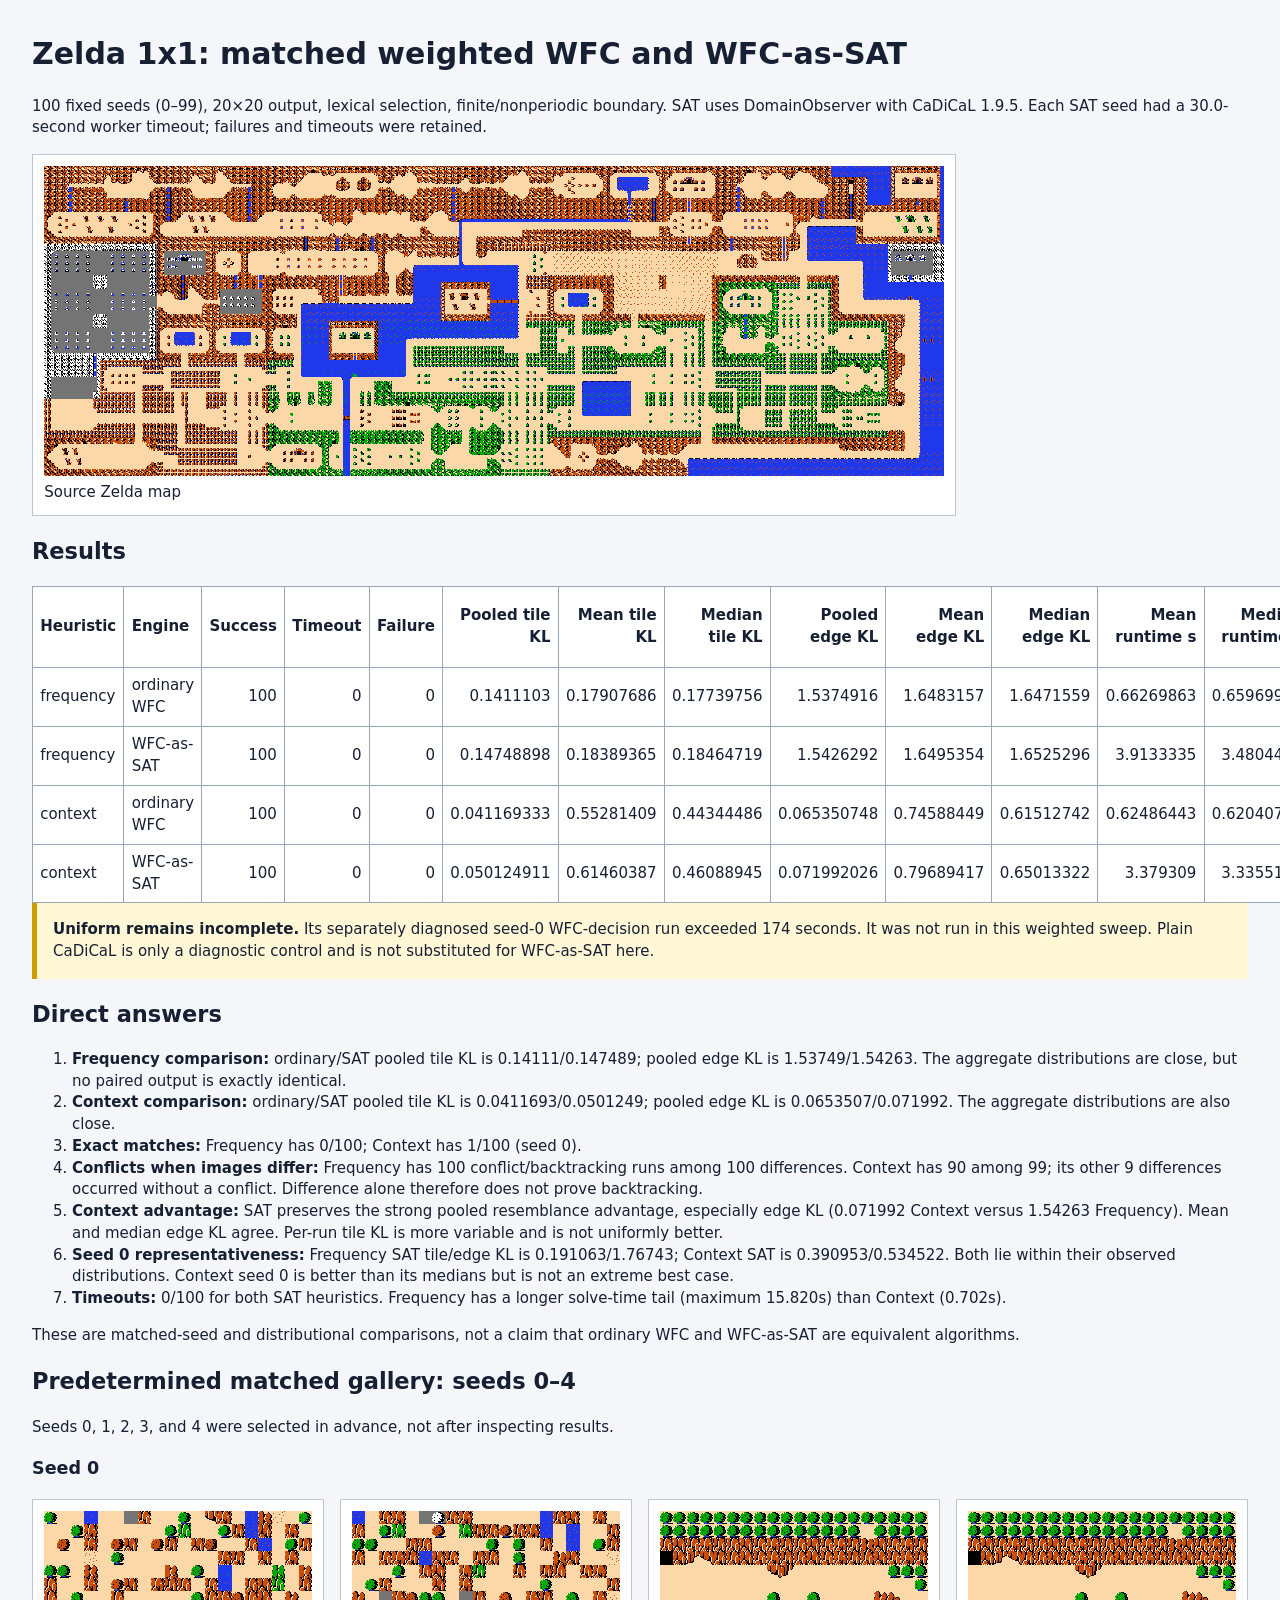
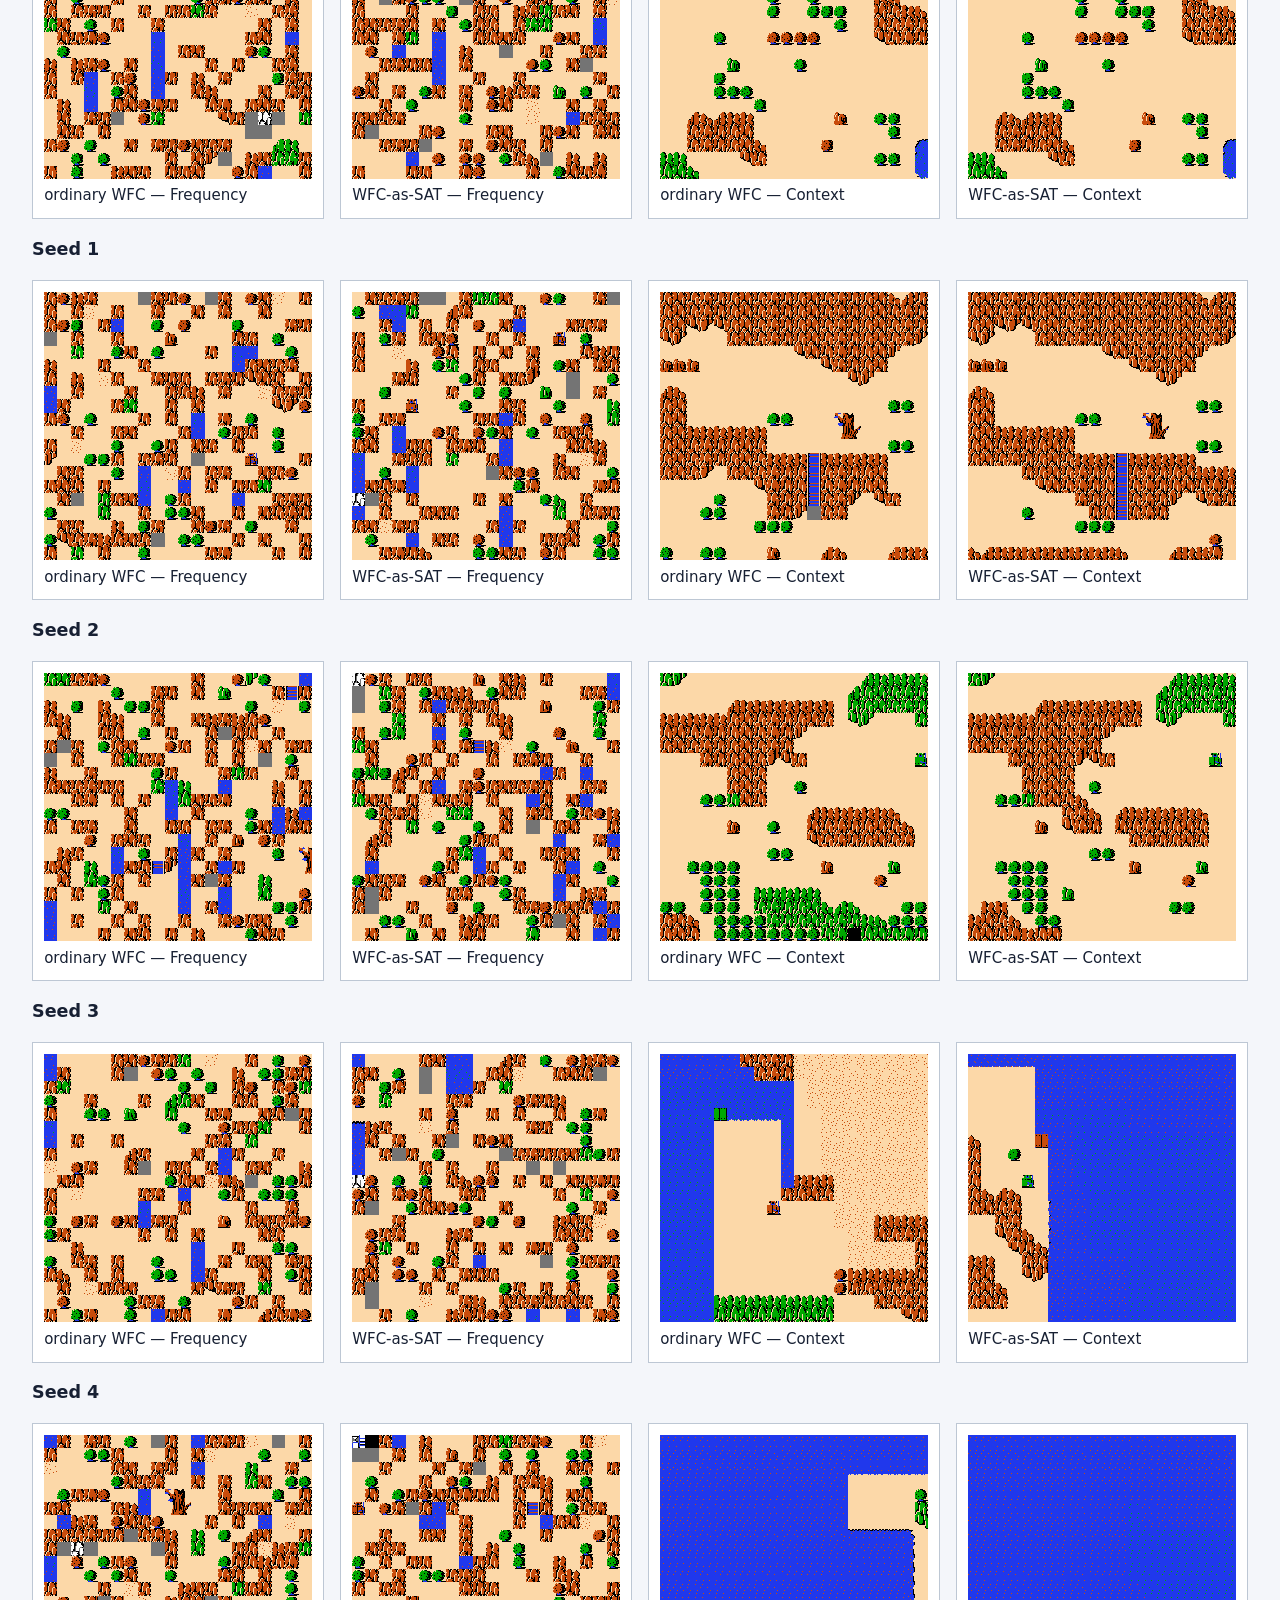
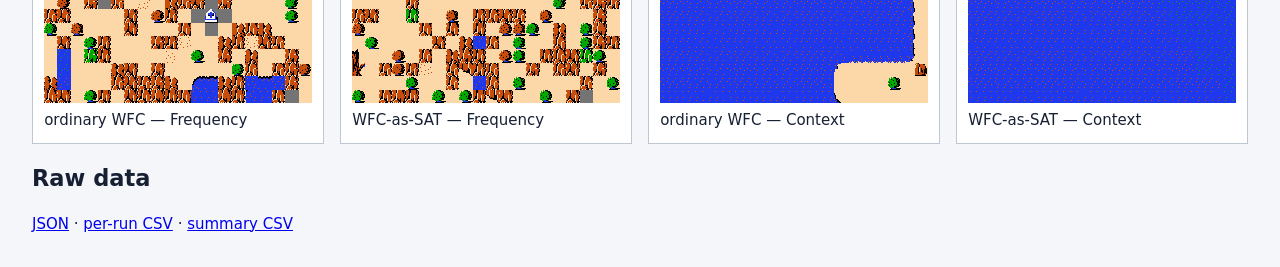
==== context-sensitive-results/detailed-comparison/zelda-1x1-weighted.html @ ddd9ae59 "Add matched Zelda weighted SAT experiment" ====
<!doctype html><html><head><meta charset=utf-8><title>Zelda 1x1 weighted matched experiment</title>
<style>body{font:15px/1.45 system-ui;margin:2rem;color:#172033;background:#f4f6fa}main{max-width:1500px;margin:auto}table{border-collapse:collapse;background:white}th,td{border:1px solid #9aa7b8;padding:.45rem;text-align:right}th:first-child,td:first-child,th:nth-child(2),td:nth-child(2){text-align:left}.gallery{display:grid;grid-template-columns:repeat(4,minmax(220px,1fr));gap:1rem}figure{margin:0;background:white;padding:.7rem;border:1px solid #bdc7d4}img{width:100%;image-rendering:pixelated}.source{max-width:900px}.note{background:#fff7d6;border-left:5px solid #d09b00;padding:1rem}</style></head><body><main>
<h1>Zelda 1x1: matched weighted WFC and WFC-as-SAT</h1><p>100 fixed seeds (0–99), 20×20 output, lexical selection, finite/nonperiodic boundary. SAT uses DomainObserver with CaDiCaL 1.9.5. Each SAT seed had a 30.0-second worker timeout; failures and timeouts were retained.</p>
<figure class=source><img src='images/zelda-1x1-weighted/source.png'><figcaption>Source Zelda map</figcaption></figure>
<h2>Results</h2><table><thead><tr><th>Heuristic</th><th>Engine</th><th>Success</th><th>Timeout</th><th>Failure</th><th>Pooled tile KL</th><th>Mean tile KL</th><th>Median tile KL</th><th>Pooled edge KL</th><th>Mean edge KL</th><th>Median edge KL</th><th>Mean runtime s</th><th>Median runtime s</th><th>Mean conflicts</th><th>Mean decisions</th><th>Mean observer backtracks</th><th>Exact matched images</th></tr></thead><tbody><tr><td>frequency</td><td>ordinary WFC</td><td>100</td><td>0</td><td>0</td><td>0.1411103</td><td>0.17907686</td><td>0.17739756</td><td>1.5374916</td><td>1.6483157</td><td>1.6471559</td><td>0.66269863</td><td>0.65969963</td><td>N/A</td><td>380.98</td><td>0</td><td>0</td></tr><tr><td>frequency</td><td>WFC-as-SAT</td><td>100</td><td>0</td><td>0</td><td>0.14748898</td><td>0.18389365</td><td>0.18464719</td><td>1.5426292</td><td>1.6495354</td><td>1.6525296</td><td>3.9133335</td><td>3.4804414</td><td>553.39</td><td>1650.56</td><td>571.18</td><td>0</td></tr><tr><td>context</td><td>ordinary WFC</td><td>100</td><td>0</td><td>0</td><td>0.041169333</td><td>0.55281409</td><td>0.44344486</td><td>0.065350748</td><td>0.74588449</td><td>0.61512742</td><td>0.62486443</td><td>0.62040763</td><td>N/A</td><td>351.69</td><td>0</td><td>1</td></tr><tr><td>context</td><td>WFC-as-SAT</td><td>100</td><td>0</td><td>0</td><td>0.050124911</td><td>0.61460387</td><td>0.46088945</td><td>0.071992026</td><td>0.79689417</td><td>0.65013322</td><td>3.379309</td><td>3.3355144</td><td>37.3</td><td>422.89</td><td>37.43</td><td>1</td></tr></tbody></table>
<div class=note><b>Uniform remains incomplete.</b> Its separately diagnosed seed-0 WFC-decision run exceeded 174 seconds. It was not run in this weighted sweep. Plain CaDiCaL is only a diagnostic control and is not substituted for WFC-as-SAT here.</div>
<h2>Direct answers</h2><ol>
<li><b>Frequency comparison:</b> ordinary/SAT pooled tile KL is 0.14111/0.147489; pooled edge KL is 1.53749/1.54263. The aggregate distributions are close, but no paired output is exactly identical.</li>
<li><b>Context comparison:</b> ordinary/SAT pooled tile KL is 0.0411693/0.0501249; pooled edge KL is 0.0653507/0.071992. The aggregate distributions are also close.</li>
<li><b>Exact matches:</b> Frequency has 0/100; Context has 1/100 (seed 0).</li>
<li><b>Conflicts when images differ:</b> Frequency has 100 conflict/backtracking runs among 100 differences. Context has 90 among 99; its other 9 differences occurred without a conflict. Difference alone therefore does not prove backtracking.</li>
<li><b>Context advantage:</b> SAT preserves the strong pooled resemblance advantage, especially edge KL (0.071992 Context versus 1.54263 Frequency). Mean and median edge KL agree. Per-run tile KL is more variable and is not uniformly better.</li>
<li><b>Seed 0 representativeness:</b> Frequency SAT tile/edge KL is 0.191063/1.76743; Context SAT is 0.390953/0.534522. Both lie within their observed distributions. Context seed 0 is better than its medians but is not an extreme best case.</li>
<li><b>Timeouts:</b> 0/100 for both SAT heuristics. Frequency has a longer solve-time tail (maximum 15.820s) than Context (0.702s).</li>
</ol><p>These are matched-seed and distributional comparisons, not a claim that ordinary WFC and WFC-as-SAT are equivalent algorithms.</p>
<section><h2>Predetermined matched gallery: seeds 0–4</h2><p>Seeds 0, 1, 2, 3, and 4 were selected in advance, not after inspecting results.</p><h3>Seed 0</h3><div class=gallery><figure><img src='images/zelda-1x1-weighted/seed-0-frequency-ordinary-wfc.png'><figcaption>ordinary WFC — Frequency</figcaption></figure><figure><img src='images/zelda-1x1-weighted/seed-0-frequency-wfc-as-sat.png'><figcaption>WFC-as-SAT — Frequency</figcaption></figure><figure><img src='images/zelda-1x1-weighted/seed-0-context-ordinary-wfc.png'><figcaption>ordinary WFC — Context</figcaption></figure><figure><img src='images/zelda-1x1-weighted/seed-0-context-wfc-as-sat.png'><figcaption>WFC-as-SAT — Context</figcaption></figure></div><h3>Seed 1</h3><div class=gallery><figure><img src='images/zelda-1x1-weighted/seed-1-frequency-ordinary-wfc.png'><figcaption>ordinary WFC — Frequency</figcaption></figure><figure><img src='images/zelda-1x1-weighted/seed-1-frequency-wfc-as-sat.png'><figcaption>WFC-as-SAT — Frequency</figcaption></figure><figure><img src='images/zelda-1x1-weighted/seed-1-context-ordinary-wfc.png'><figcaption>ordinary WFC — Context</figcaption></figure><figure><img src='images/zelda-1x1-weighted/seed-1-context-wfc-as-sat.png'><figcaption>WFC-as-SAT — Context</figcaption></figure></div><h3>Seed 2</h3><div class=gallery><figure><img src='images/zelda-1x1-weighted/seed-2-frequency-ordinary-wfc.png'><figcaption>ordinary WFC — Frequency</figcaption></figure><figure><img src='images/zelda-1x1-weighted/seed-2-frequency-wfc-as-sat.png'><figcaption>WFC-as-SAT — Frequency</figcaption></figure><figure><img src='images/zelda-1x1-weighted/seed-2-context-ordinary-wfc.png'><figcaption>ordinary WFC — Context</figcaption></figure><figure><img src='images/zelda-1x1-weighted/seed-2-context-wfc-as-sat.png'><figcaption>WFC-as-SAT — Context</figcaption></figure></div><h3>Seed 3</h3><div class=gallery><figure><img src='images/zelda-1x1-weighted/seed-3-frequency-ordinary-wfc.png'><figcaption>ordinary WFC — Frequency</figcaption></figure><figure><img src='images/zelda-1x1-weighted/seed-3-frequency-wfc-as-sat.png'><figcaption>WFC-as-SAT — Frequency</figcaption></figure><figure><img src='images/zelda-1x1-weighted/seed-3-context-ordinary-wfc.png'><figcaption>ordinary WFC — Context</figcaption></figure><figure><img src='images/zelda-1x1-weighted/seed-3-context-wfc-as-sat.png'><figcaption>WFC-as-SAT — Context</figcaption></figure></div><h3>Seed 4</h3><div class=gallery><figure><img src='images/zelda-1x1-weighted/seed-4-frequency-ordinary-wfc.png'><figcaption>ordinary WFC — Frequency</figcaption></figure><figure><img src='images/zelda-1x1-weighted/seed-4-frequency-wfc-as-sat.png'><figcaption>WFC-as-SAT — Frequency</figcaption></figure><figure><img src='images/zelda-1x1-weighted/seed-4-context-ordinary-wfc.png'><figcaption>ordinary WFC — Context</figcaption></figure><figure><img src='images/zelda-1x1-weighted/seed-4-context-wfc-as-sat.png'><figcaption>WFC-as-SAT — Context</figcaption></figure></div></section>
<h2>Raw data</h2><p><a href='raw/zelda-1x1-weighted-matched.json'>JSON</a> · <a href='zelda-1x1-weighted-per-run.csv'>per-run CSV</a> · <a href='zelda-1x1-weighted-summary.csv'>summary CSV</a></p>
</main></body></html>
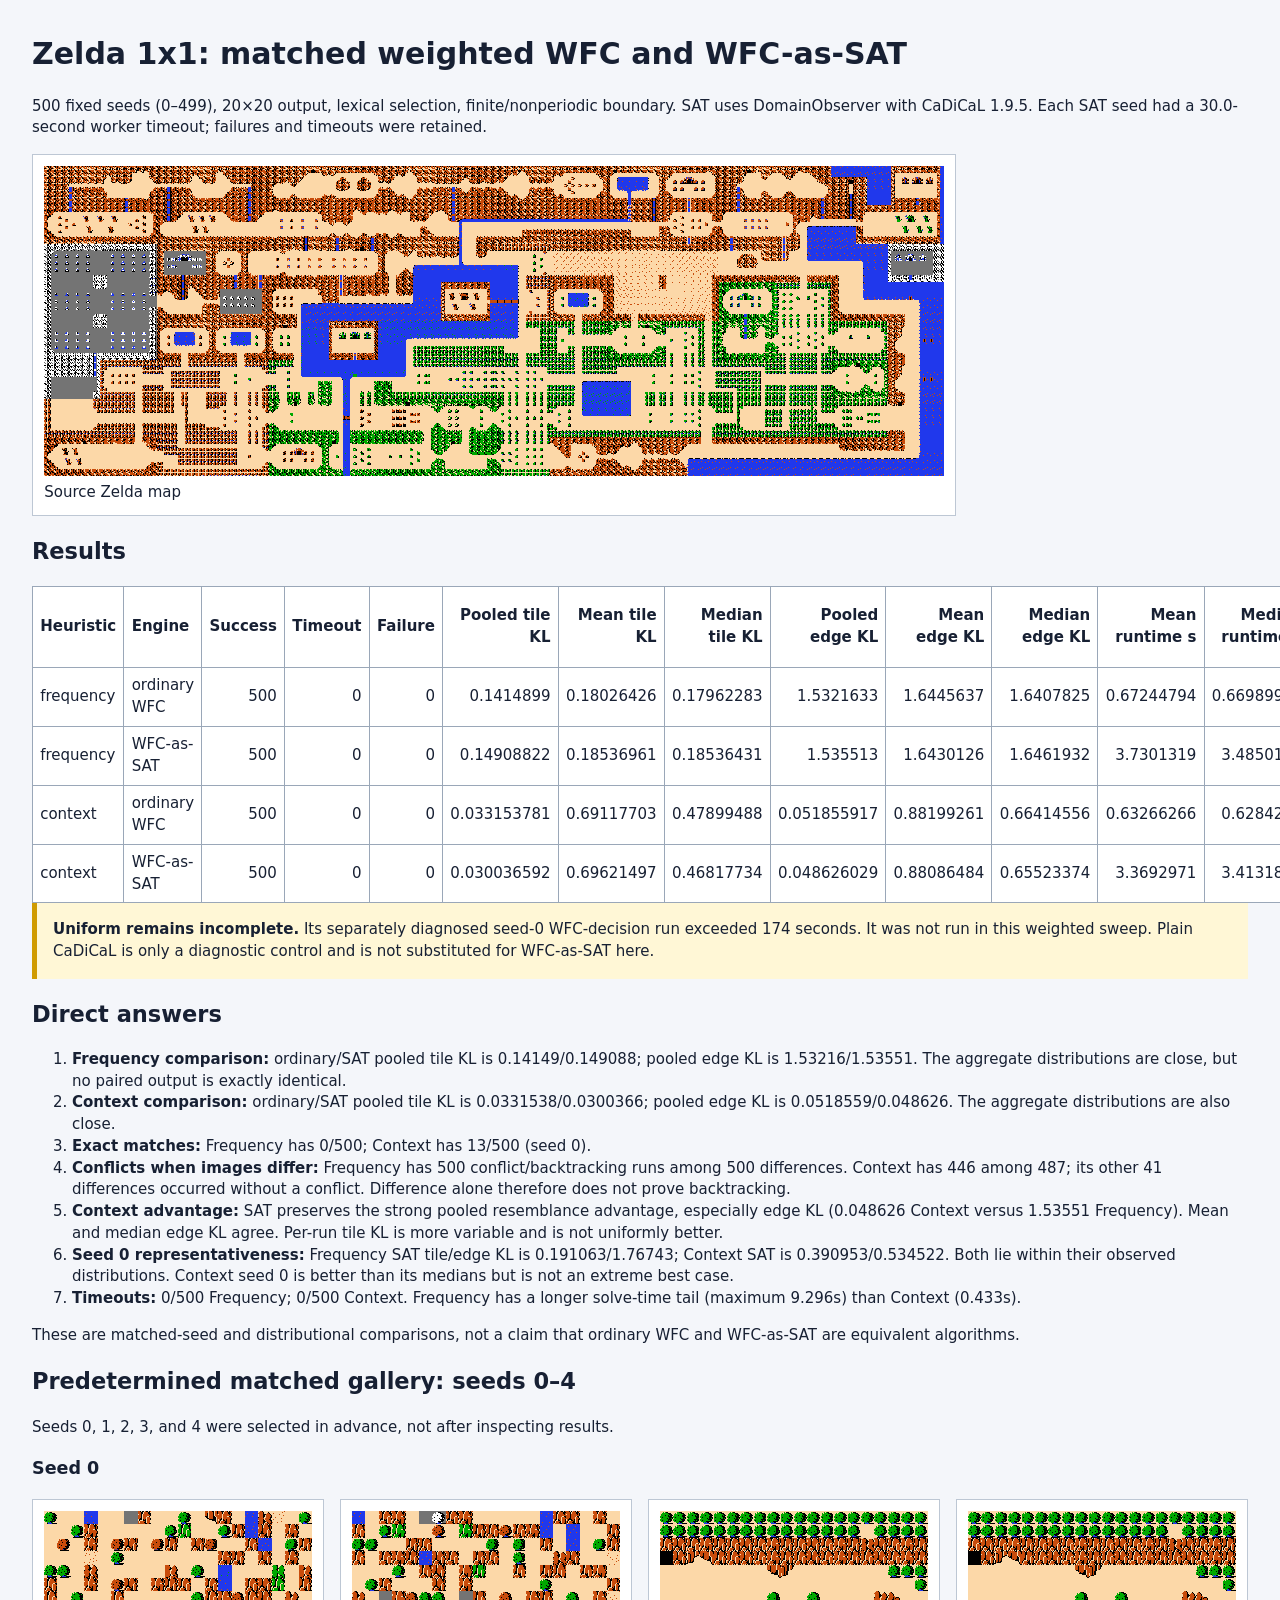
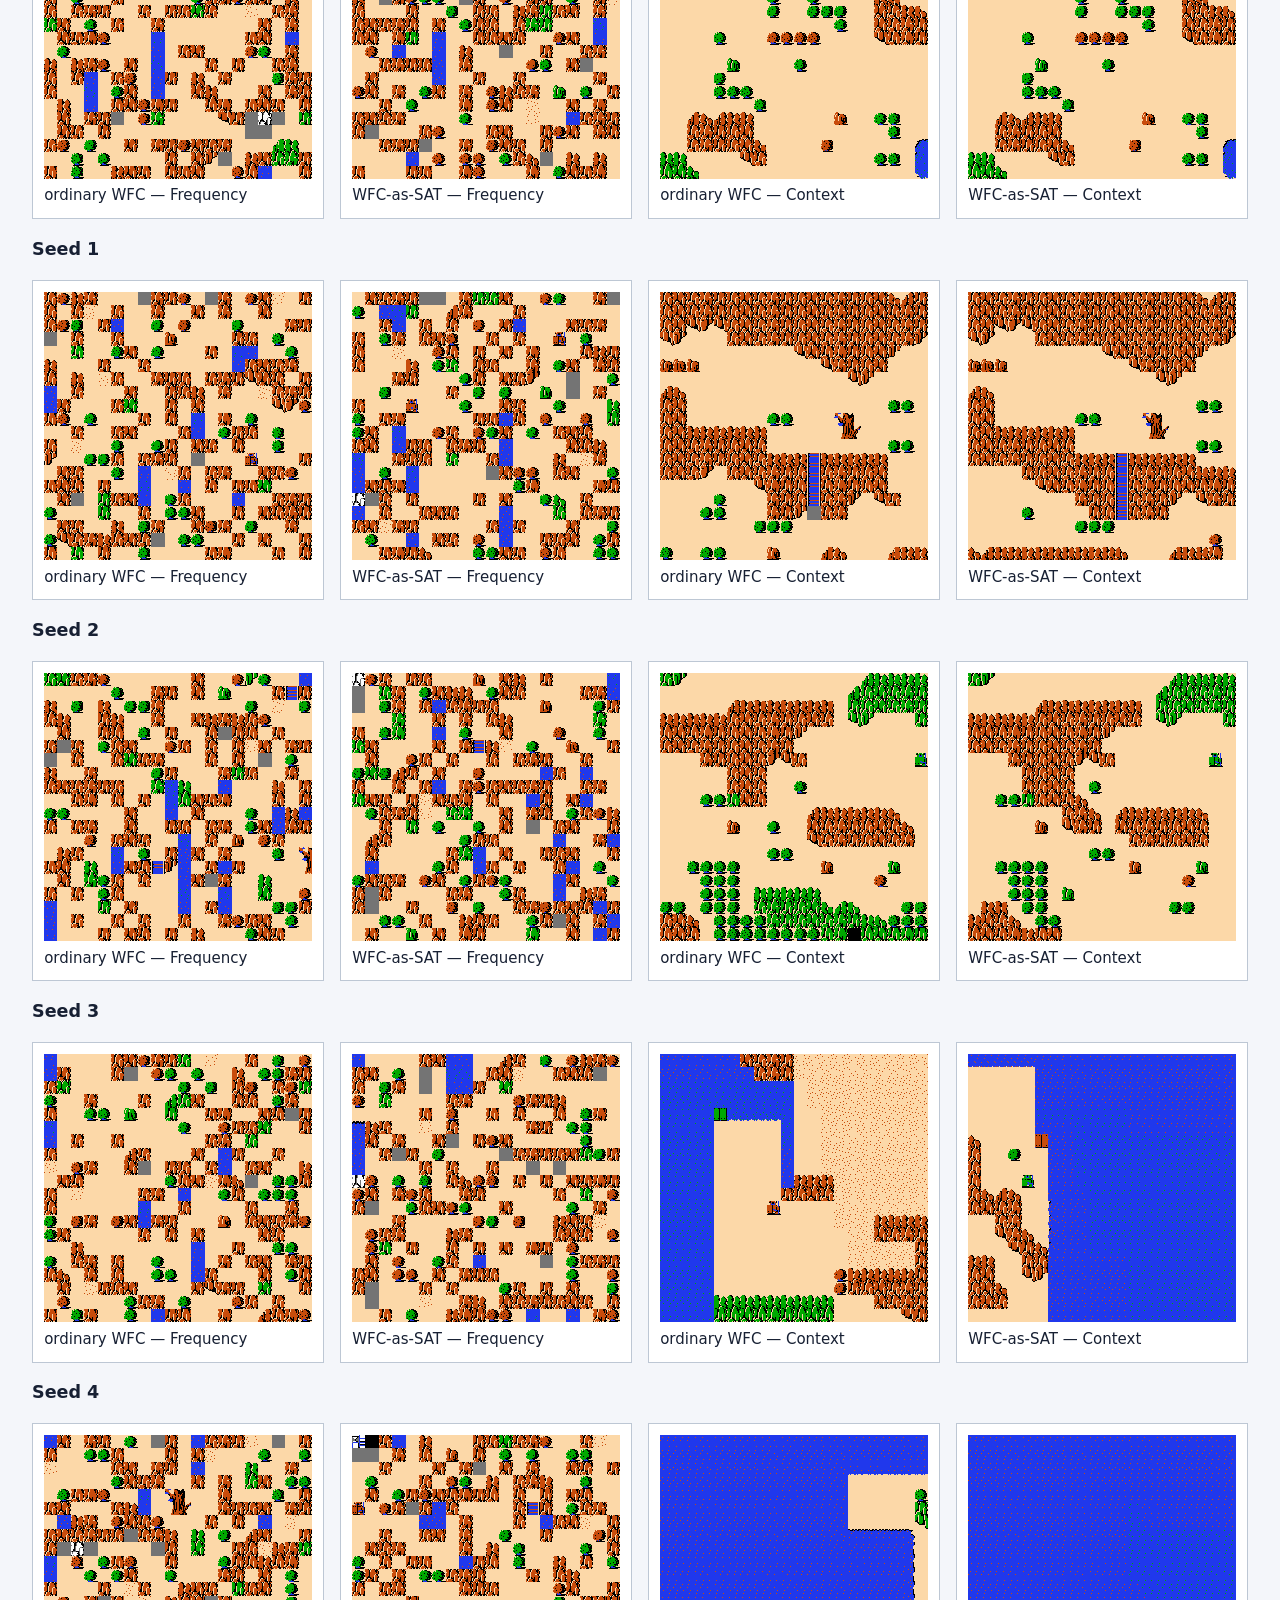
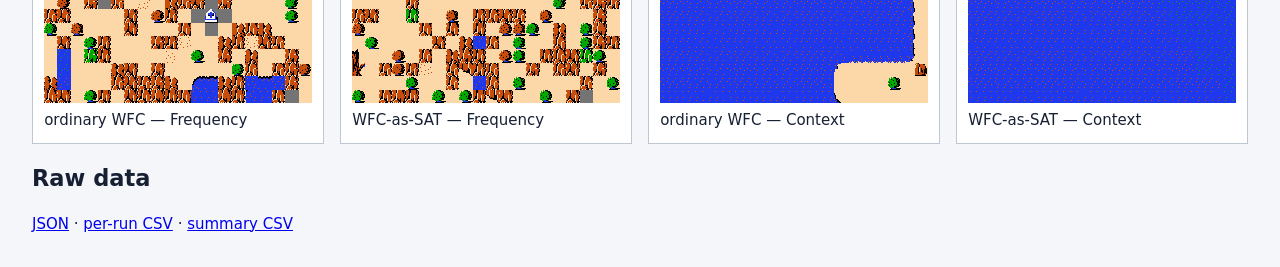
==== commit 3fc69530: "Extend Zelda weighted KL comparison to 500 seeds" ====
--- a/context-sensitive-results/detailed-comparison/zelda-1x1-weighted.html
+++ b/context-sensitive-results/detailed-comparison/zelda-1x1-weighted.html
@@ -1,17 +1,17 @@
 <!doctype html><html><head><meta charset=utf-8><title>Zelda 1x1 weighted matched experiment</title>
 <style>body{font:15px/1.45 system-ui;margin:2rem;color:#172033;background:#f4f6fa}main{max-width:1500px;margin:auto}table{border-collapse:collapse;background:white}th,td{border:1px solid #9aa7b8;padding:.45rem;text-align:right}th:first-child,td:first-child,th:nth-child(2),td:nth-child(2){text-align:left}.gallery{display:grid;grid-template-columns:repeat(4,minmax(220px,1fr));gap:1rem}figure{margin:0;background:white;padding:.7rem;border:1px solid #bdc7d4}img{width:100%;image-rendering:pixelated}.source{max-width:900px}.note{background:#fff7d6;border-left:5px solid #d09b00;padding:1rem}</style></head><body><main>
-<h1>Zelda 1x1: matched weighted WFC and WFC-as-SAT</h1><p>100 fixed seeds (0–99), 20×20 output, lexical selection, finite/nonperiodic boundary. SAT uses DomainObserver with CaDiCaL 1.9.5. Each SAT seed had a 30.0-second worker timeout; failures and timeouts were retained.</p>
+<h1>Zelda 1x1: matched weighted WFC and WFC-as-SAT</h1><p>500 fixed seeds (0–499), 20×20 output, lexical selection, finite/nonperiodic boundary. SAT uses DomainObserver with CaDiCaL 1.9.5. Each SAT seed had a 30.0-second worker timeout; failures and timeouts were retained.</p>
 <figure class=source><img src='images/zelda-1x1-weighted/source.png'><figcaption>Source Zelda map</figcaption></figure>
-<h2>Results</h2><table><thead><tr><th>Heuristic</th><th>Engine</th><th>Success</th><th>Timeout</th><th>Failure</th><th>Pooled tile KL</th><th>Mean tile KL</th><th>Median tile KL</th><th>Pooled edge KL</th><th>Mean edge KL</th><th>Median edge KL</th><th>Mean runtime s</th><th>Median runtime s</th><th>Mean conflicts</th><th>Mean decisions</th><th>Mean observer backtracks</th><th>Exact matched images</th></tr></thead><tbody><tr><td>frequency</td><td>ordinary WFC</td><td>100</td><td>0</td><td>0</td><td>0.1411103</td><td>0.17907686</td><td>0.17739756</td><td>1.5374916</td><td>1.6483157</td><td>1.6471559</td><td>0.66269863</td><td>0.65969963</td><td>N/A</td><td>380.98</td><td>0</td><td>0</td></tr><tr><td>frequency</td><td>WFC-as-SAT</td><td>100</td><td>0</td><td>0</td><td>0.14748898</td><td>0.18389365</td><td>0.18464719</td><td>1.5426292</td><td>1.6495354</td><td>1.6525296</td><td>3.9133335</td><td>3.4804414</td><td>553.39</td><td>1650.56</td><td>571.18</td><td>0</td></tr><tr><td>context</td><td>ordinary WFC</td><td>100</td><td>0</td><td>0</td><td>0.041169333</td><td>0.55281409</td><td>0.44344486</td><td>0.065350748</td><td>0.74588449</td><td>0.61512742</td><td>0.62486443</td><td>0.62040763</td><td>N/A</td><td>351.69</td><td>0</td><td>1</td></tr><tr><td>context</td><td>WFC-as-SAT</td><td>100</td><td>0</td><td>0</td><td>0.050124911</td><td>0.61460387</td><td>0.46088945</td><td>0.071992026</td><td>0.79689417</td><td>0.65013322</td><td>3.379309</td><td>3.3355144</td><td>37.3</td><td>422.89</td><td>37.43</td><td>1</td></tr></tbody></table>
+<h2>Results</h2><table><thead><tr><th>Heuristic</th><th>Engine</th><th>Success</th><th>Timeout</th><th>Failure</th><th>Pooled tile KL</th><th>Mean tile KL</th><th>Median tile KL</th><th>Pooled edge KL</th><th>Mean edge KL</th><th>Median edge KL</th><th>Mean runtime s</th><th>Median runtime s</th><th>Mean conflicts</th><th>Mean decisions</th><th>Mean observer backtracks</th><th>Exact matched images</th></tr></thead><tbody><tr><td>frequency</td><td>ordinary WFC</td><td>500</td><td>0</td><td>0</td><td>0.1414899</td><td>0.18026426</td><td>0.17962283</td><td>1.5321633</td><td>1.6445637</td><td>1.6407825</td><td>0.67244794</td><td>0.66989963</td><td>N/A</td><td>381.752</td><td>0</td><td>0</td></tr><tr><td>frequency</td><td>WFC-as-SAT</td><td>500</td><td>0</td><td>0</td><td>0.14908822</td><td>0.18536961</td><td>0.18536431</td><td>1.535513</td><td>1.6430126</td><td>1.6461932</td><td>3.7301319</td><td>3.4850165</td><td>589.576</td><td>1773.038</td><td>610.878</td><td>0</td></tr><tr><td>context</td><td>ordinary WFC</td><td>500</td><td>0</td><td>0</td><td>0.033153781</td><td>0.69117703</td><td>0.47899488</td><td>0.051855917</td><td>0.88199261</td><td>0.66414556</td><td>0.63266266</td><td>0.6284273</td><td>N/A</td><td>353.664</td><td>0</td><td>13</td></tr><tr><td>context</td><td>WFC-as-SAT</td><td>500</td><td>0</td><td>0</td><td>0.030036592</td><td>0.69621497</td><td>0.46817734</td><td>0.048626029</td><td>0.88086484</td><td>0.65523374</td><td>3.3692971</td><td>3.4131811</td><td>38.094</td><td>419.024</td><td>38.196</td><td>13</td></tr></tbody></table>
 <div class=note><b>Uniform remains incomplete.</b> Its separately diagnosed seed-0 WFC-decision run exceeded 174 seconds. It was not run in this weighted sweep. Plain CaDiCaL is only a diagnostic control and is not substituted for WFC-as-SAT here.</div>
 <h2>Direct answers</h2><ol>
-<li><b>Frequency comparison:</b> ordinary/SAT pooled tile KL is 0.14111/0.147489; pooled edge KL is 1.53749/1.54263. The aggregate distributions are close, but no paired output is exactly identical.</li>
-<li><b>Context comparison:</b> ordinary/SAT pooled tile KL is 0.0411693/0.0501249; pooled edge KL is 0.0653507/0.071992. The aggregate distributions are also close.</li>
-<li><b>Exact matches:</b> Frequency has 0/100; Context has 1/100 (seed 0).</li>
-<li><b>Conflicts when images differ:</b> Frequency has 100 conflict/backtracking runs among 100 differences. Context has 90 among 99; its other 9 differences occurred without a conflict. Difference alone therefore does not prove backtracking.</li>
-<li><b>Context advantage:</b> SAT preserves the strong pooled resemblance advantage, especially edge KL (0.071992 Context versus 1.54263 Frequency). Mean and median edge KL agree. Per-run tile KL is more variable and is not uniformly better.</li>
+<li><b>Frequency comparison:</b> ordinary/SAT pooled tile KL is 0.14149/0.149088; pooled edge KL is 1.53216/1.53551. The aggregate distributions are close, but no paired output is exactly identical.</li>
+<li><b>Context comparison:</b> ordinary/SAT pooled tile KL is 0.0331538/0.0300366; pooled edge KL is 0.0518559/0.048626. The aggregate distributions are also close.</li>
+<li><b>Exact matches:</b> Frequency has 0/500; Context has 13/500 (seed 0).</li>
+<li><b>Conflicts when images differ:</b> Frequency has 500 conflict/backtracking runs among 500 differences. Context has 446 among 487; its other 41 differences occurred without a conflict. Difference alone therefore does not prove backtracking.</li>
+<li><b>Context advantage:</b> SAT preserves the strong pooled resemblance advantage, especially edge KL (0.048626 Context versus 1.53551 Frequency). Mean and median edge KL agree. Per-run tile KL is more variable and is not uniformly better.</li>
 <li><b>Seed 0 representativeness:</b> Frequency SAT tile/edge KL is 0.191063/1.76743; Context SAT is 0.390953/0.534522. Both lie within their observed distributions. Context seed 0 is better than its medians but is not an extreme best case.</li>
-<li><b>Timeouts:</b> 0/100 for both SAT heuristics. Frequency has a longer solve-time tail (maximum 15.820s) than Context (0.702s).</li>
+<li><b>Timeouts:</b> 0/500 Frequency; 0/500 Context. Frequency has a longer solve-time tail (maximum 9.296s) than Context (0.433s).</li>
 </ol><p>These are matched-seed and distributional comparisons, not a claim that ordinary WFC and WFC-as-SAT are equivalent algorithms.</p>
 <section><h2>Predetermined matched gallery: seeds 0–4</h2><p>Seeds 0, 1, 2, 3, and 4 were selected in advance, not after inspecting results.</p><h3>Seed 0</h3><div class=gallery><figure><img src='images/zelda-1x1-weighted/seed-0-frequency-ordinary-wfc.png'><figcaption>ordinary WFC — Frequency</figcaption></figure><figure><img src='images/zelda-1x1-weighted/seed-0-frequency-wfc-as-sat.png'><figcaption>WFC-as-SAT — Frequency</figcaption></figure><figure><img src='images/zelda-1x1-weighted/seed-0-context-ordinary-wfc.png'><figcaption>ordinary WFC — Context</figcaption></figure><figure><img src='images/zelda-1x1-weighted/seed-0-context-wfc-as-sat.png'><figcaption>WFC-as-SAT — Context</figcaption></figure></div><h3>Seed 1</h3><div class=gallery><figure><img src='images/zelda-1x1-weighted/seed-1-frequency-ordinary-wfc.png'><figcaption>ordinary WFC — Frequency</figcaption></figure><figure><img src='images/zelda-1x1-weighted/seed-1-frequency-wfc-as-sat.png'><figcaption>WFC-as-SAT — Frequency</figcaption></figure><figure><img src='images/zelda-1x1-weighted/seed-1-context-ordinary-wfc.png'><figcaption>ordinary WFC — Context</figcaption></figure><figure><img src='images/zelda-1x1-weighted/seed-1-context-wfc-as-sat.png'><figcaption>WFC-as-SAT — Context</figcaption></figure></div><h3>Seed 2</h3><div class=gallery><figure><img src='images/zelda-1x1-weighted/seed-2-frequency-ordinary-wfc.png'><figcaption>ordinary WFC — Frequency</figcaption></figure><figure><img src='images/zelda-1x1-weighted/seed-2-frequency-wfc-as-sat.png'><figcaption>WFC-as-SAT — Frequency</figcaption></figure><figure><img src='images/zelda-1x1-weighted/seed-2-context-ordinary-wfc.png'><figcaption>ordinary WFC — Context</figcaption></figure><figure><img src='images/zelda-1x1-weighted/seed-2-context-wfc-as-sat.png'><figcaption>WFC-as-SAT — Context</figcaption></figure></div><h3>Seed 3</h3><div class=gallery><figure><img src='images/zelda-1x1-weighted/seed-3-frequency-ordinary-wfc.png'><figcaption>ordinary WFC — Frequency</figcaption></figure><figure><img src='images/zelda-1x1-weighted/seed-3-frequency-wfc-as-sat.png'><figcaption>WFC-as-SAT — Frequency</figcaption></figure><figure><img src='images/zelda-1x1-weighted/seed-3-context-ordinary-wfc.png'><figcaption>ordinary WFC — Context</figcaption></figure><figure><img src='images/zelda-1x1-weighted/seed-3-context-wfc-as-sat.png'><figcaption>WFC-as-SAT — Context</figcaption></figure></div><h3>Seed 4</h3><div class=gallery><figure><img src='images/zelda-1x1-weighted/seed-4-frequency-ordinary-wfc.png'><figcaption>ordinary WFC — Frequency</figcaption></figure><figure><img src='images/zelda-1x1-weighted/seed-4-frequency-wfc-as-sat.png'><figcaption>WFC-as-SAT — Frequency</figcaption></figure><figure><img src='images/zelda-1x1-weighted/seed-4-context-ordinary-wfc.png'><figcaption>ordinary WFC — Context</figcaption></figure><figure><img src='images/zelda-1x1-weighted/seed-4-context-wfc-as-sat.png'><figcaption>WFC-as-SAT — Context</figcaption></figure></div></section>
 <h2>Raw data</h2><p><a href='raw/zelda-1x1-weighted-matched.json'>JSON</a> · <a href='zelda-1x1-weighted-per-run.csv'>per-run CSV</a> · <a href='zelda-1x1-weighted-summary.csv'>summary CSV</a></p>
